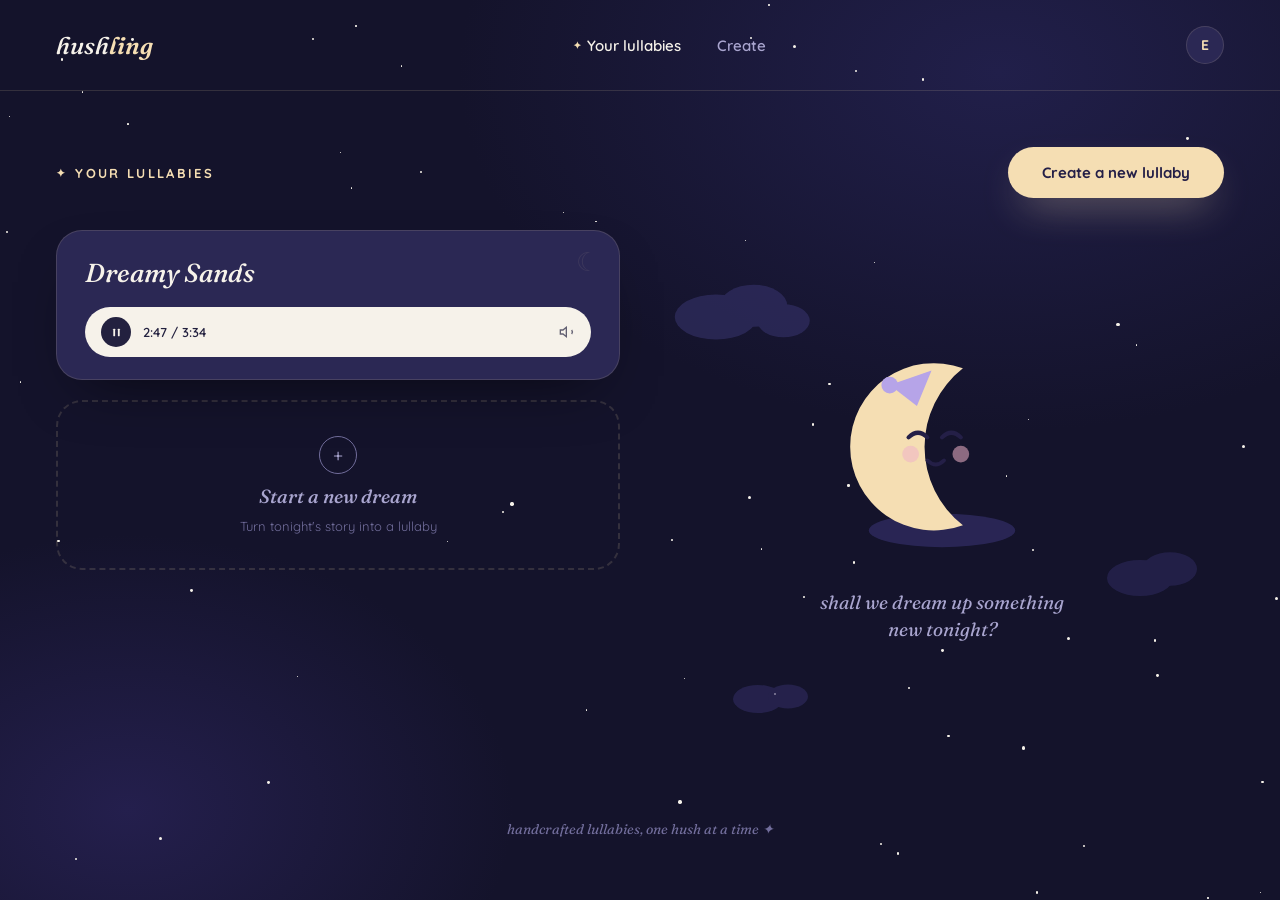
==== landing/lallababy-redesign-v2.html @ a027609a "rename" ====
<!DOCTYPE html>
<html lang="en">
<head>
<meta charset="UTF-8">
<title>lallababy — your lullabies</title>
<link rel="preconnect" href="https://fonts.googleapis.com">
<link href="https://fonts.googleapis.com/css2?family=Fraunces:ital,opsz,wght@0,9..144,400;0,9..144,500;0,9..144,600;1,9..144,400;1,9..144,500;1,9..144,600&family=Quicksand:wght@500;600;700&display=swap" rel="stylesheet">
<style>
  :root{
    --bg:#14132b;
    --bg2:#211f4a;
    --card:#2b2854;
    --card-border:rgba(245,222,179,.14);
    --gold:#f5deb3;
    --gold-strong:#f0cf94;
    --lavender:#b6a4e8;
    --rose:#eeb3c8;
    --text:#f6f2ea;
    --text-dim:#a9a5cf;
    --text-faint:#726e9c;
  }
  *{box-sizing:border-box; margin:0; padding:0;}
  html,body{height:100%;}
  body{
    background: radial-gradient(ellipse 900px 600px at 78% 8%, var(--bg2), transparent 60%),
                radial-gradient(ellipse 700px 500px at 10% 90%, #241f4d, transparent 55%),
                var(--bg);
    color:var(--text);
    font-family:'Quicksand', sans-serif;
    min-height:100vh;
    overflow-x:hidden;
    position:relative;
  }

  .starfield{ position:fixed; inset:0; pointer-events:none; z-index:0; }
  .star{ position:absolute; background:var(--text); border-radius:50%; animation:twinkle ease-in-out infinite; }
  @keyframes twinkle{ 0%,100%{opacity:.15;} 50%{opacity:.9;} }

  nav{
    position:relative; z-index:2;
    display:flex; align-items:center; justify-content:space-between;
    padding:26px 56px;
    border-bottom:1px solid var(--card-border);
  }
  .logo{ font-family:'Fraunces', serif; font-size:24px; font-style:italic; }
  .logo .hush{ color:var(--text); font-weight:500; }
  .logo .ling{ color:var(--gold); font-weight:600; }
  .navlinks{ display:flex; gap:36px; }
  .navlinks a{
    color:var(--text-dim); text-decoration:none; font-weight:600; font-size:15px;
    display:flex; align-items:center; gap:6px;
  }
  .navlinks a.active{ color:var(--text); }
  .navlinks a.active::before{ content:'✦'; color:var(--gold); font-size:10px; }
  .avatar{
    width:38px; height:38px; border-radius:50%;
    background:var(--card); border:1px solid var(--card-border);
    display:flex; align-items:center; justify-content:center;
    font-weight:700; color:var(--gold); font-size:14px;
  }

  main{
    position:relative; z-index:2;
    display:grid; grid-template-columns: 1fr 1fr;
    gap:40px;
    padding:32px 56px 40px;
    align-items:start;
    max-width:1400px; margin:0 auto;
  }

  .section-label{
    font-size:13px; font-weight:700; letter-spacing:.18em;
    color:var(--gold); text-transform:uppercase;
    display:flex; align-items:center; gap:8px;
    margin-bottom:22px;
  }
  .section-label::before{ content:'✦'; font-size:11px; }

  .cards{ display:flex; flex-direction:column; gap:20px; }

  .card{
    background:var(--card);
    border:1px solid var(--card-border);
    border-radius:26px;
    padding:26px 28px 22px;
    position:relative;
    overflow:hidden;
    box-shadow: 0 24px 60px -28px rgba(0,0,0,.65);
  }
  .card::after{
    content:'☾'; position:absolute; top:14px; right:20px;
    font-size:26px; color:var(--card-border); opacity:.6;
  }
  .card h3{
    font-family:'Fraunces', serif; font-style:italic; font-weight:500;
    font-size:26px; color:var(--text); margin-bottom:18px;
  }

  .player{
    background:var(--text);
    border-radius:999px;
    padding:10px 16px;
    display:flex; align-items:center; gap:12px;
    color:#23213f;
  }
  .playbtn{
    width:30px; height:30px; border-radius:50%; background:#23213f;
    display:flex; align-items:center; justify-content:center; flex-shrink:0;
  }
  .playbtn svg{ width:11px; height:11px; }
  .time{ font-size:13px; font-weight:600; white-space:nowrap; }
  .bars{ display:flex; align-items:center; gap:2px; flex:1; height:20px; }
  .bars span{
    width:3px; background:#23213f; opacity:.35; border-radius:2px;
    animation:bar-pulse 1.1s ease-in-out infinite;
  }
  @keyframes bar-pulse{ 0%,100%{height:5px;} 50%{height:16px;} }
  .icon-sm{ width:16px; height:16px; opacity:.7; flex-shrink:0; }

  .ghost-card{
    border:2px dashed var(--card-border);
    border-radius:26px;
    padding:34px 28px;
    display:flex; flex-direction:column; align-items:center; justify-content:center;
    gap:10px; text-align:center;
    cursor:pointer;
    transition:.25s ease;
  }
  .ghost-card:hover{
    border-color:var(--gold);
    background:rgba(245,222,179,.04);
    transform:translateY(-2px);
  }
  .ghost-plus{
    width:38px; height:38px; border-radius:50%;
    border:1.5px solid var(--text-faint);
    display:flex; align-items:center; justify-content:center;
    font-size:18px; color:var(--text-dim);
  }
  .ghost-card:hover .ghost-plus{ border-color:var(--gold); color:var(--gold); }
  .ghost-card h4{
    font-family:'Fraunces', serif; font-style:italic; font-weight:500;
    font-size:19px; color:var(--text-dim);
  }
  .ghost-card p{ font-size:13px; color:var(--text-faint); }

  /* ---- hero / mascot side ---- */
  .hero{
    position:relative;
    min-height:520px;
    display:flex; flex-direction:column; align-items:center; justify-content:center;
    text-align:center;
    gap:18px;
  }

  .cloud{ position:absolute; opacity:.55; filter:blur(.3px); animation:drift ease-in-out infinite alternate; }
  .cloud.c1{ top:8%; left:2%; width:150px; animation-duration:9s; }
  .cloud.c2{ top:60%; right:0%; width:120px; animation-duration:11s; animation-delay:1s; }
  .cloud.c3{ bottom:6%; left:12%; width:100px; animation-duration:8s; animation-delay:.5s; }
  @keyframes drift{ from{ transform:translateX(0);} to{ transform:translateX(26px);} }

  .moon-wrap{ position:relative; width:230px; animation:float 5s ease-in-out infinite; }
  @keyframes float{ 0%,100%{ transform:translateY(0);} 50%{ transform:translateY(-14px);} }

  .topbar{
    position:relative; z-index:2;
    display:flex; align-items:center; justify-content:space-between;
    max-width:1400px; margin:0 auto;
    padding:56px 56px 0;
  }
  .topbar .section-label{ margin-bottom:0; }

  .speech{
    font-family:'Fraunces', serif; font-style:italic; font-size:19px;
    color:var(--text-dim); max-width:280px; line-height:1.4;
  }

  .cta{
    background:var(--gold); color:#241f47;
    border:none; border-radius:999px; padding:16px 34px;
    font-family:'Quicksand', sans-serif; font-weight:700; font-size:15px;
    cursor:pointer; box-shadow:0 18px 40px -14px rgba(245,222,179,.45);
    transition:.2s ease;
  }
  .cta:hover{ background:var(--gold-strong); transform:translateY(-2px) scale(1.02); }

  footer{
    position:relative; z-index:2;
    text-align:center; padding:30px 0 46px;
    font-family:'Fraunces', serif; font-style:italic; font-size:14px;
    color:var(--text-faint);
  }

  @media (max-width: 880px){
    main{ grid-template-columns:1fr; padding:28px 24px 40px; }
    nav{ padding:20px 24px; }
    .topbar{ padding:36px 24px 0; flex-direction:column; align-items:flex-start; gap:18px; }
    .hero{ min-height:380px; }
  }
</style>
</head>
<body>

<div class="starfield" id="starfield"></div>

<nav>
  <div class="logo"><span class="hush">hush</span><span class="ling">ling</span></div>
  <div class="navlinks">
    <a href="#" class="active">Your lullabies</a>
    <a href="#">Create</a>
  </div>
  <div class="avatar">E</div>
</nav>

<div class="topbar">
  <div class="section-label">Your lullabies</div>
  <button class="cta">Create a new lullaby</button>
</div>

<main>
  <div>
    <div class="cards">
      <div class="card">
        <h3>Dreamy Sands</h3>
        <div class="player">
          <div class="playbtn">
            <svg viewBox="0 0 24 24" fill="#f6f2ea"><rect x="5" y="4" width="4" height="16" rx="1"/><rect x="15" y="4" width="4" height="16" rx="1"/></svg>
          </div>
          <span class="time">2:47 / 3:34</span>
          <div class="bars">
            <span style="animation-delay:0s"></span><span style="animation-delay:.1s"></span>
            <span style="animation-delay:.2s"></span><span style="animation-delay:.3s"></span>
            <span style="animation-delay:.15s"></span><span style="animation-delay:.25s"></span>
            <span style="animation-delay:.05s"></span><span style="animation-delay:.35s"></span>
          </div>
          <svg class="icon-sm" viewBox="0 0 24 24" fill="none" stroke="#23213f" stroke-width="2"><path d="M11 5 6 9H2v6h4l5 4V5Z"/><path d="M19 9a5 5 0 0 1 0 6"/></svg>
        </div>
      </div>

      <div class="ghost-card">
        <div class="ghost-plus">+</div>
        <h4>Start a new dream</h4>
        <p>Turn tonight's story into a lullaby</p>
      </div>
    </div>
  </div>

  <div class="hero">
    <svg class="cloud c1" viewBox="0 0 200 100"><ellipse cx="60" cy="60" rx="55" ry="30" fill="#3a3670"/><ellipse cx="110" cy="45" rx="45" ry="28" fill="#3a3670"/><ellipse cx="150" cy="65" rx="35" ry="22" fill="#3a3670"/></svg>
    <svg class="cloud c2" viewBox="0 0 200 100"><ellipse cx="60" cy="60" rx="55" ry="30" fill="#2f2b60"/><ellipse cx="110" cy="45" rx="45" ry="28" fill="#2f2b60"/></svg>
    <svg class="cloud c3" viewBox="0 0 200 100"><ellipse cx="60" cy="60" rx="50" ry="28" fill="#332f66"/><ellipse cx="120" cy="55" rx="40" ry="24" fill="#332f66"/></svg>

    <div class="moon-wrap">
      <svg viewBox="0 0 220 220" width="100%">
        <ellipse cx="110" cy="185" rx="70" ry="16" fill="#2f2b60" opacity=".8"/>
        <path d="M130 30
                 a80 80 0 1 0 0 150
                 a95 95 0 0 1 0 -150 Z"
              fill="#f5deb3"/>
        <path d="M78 96
                 q9 -9 18 0" stroke="#241f47" stroke-width="4" fill="none" stroke-linecap="round"/>
        <path d="M110 96
                 q9 -9 18 0" stroke="#241f47" stroke-width="4" fill="none" stroke-linecap="round"/>
        <circle cx="80" cy="112" r="8" fill="#eeb3c8" opacity=".55"/>
        <circle cx="128" cy="112" r="8" fill="#eeb3c8" opacity=".55"/>
        <path d="M96 118 q8 8 16 0" stroke="#241f47" stroke-width="3.5" fill="none" stroke-linecap="round"/>
        <path d="M60 46 L100 32 L86 66 Z" fill="#b6a4e8"/>
        <circle cx="60" cy="46" r="8" fill="#b6a4e8"/>
      </svg>
    </div>

    <p class="speech">shall we dream up something new tonight?</p>
  </div>
</main>

<footer>handcrafted lullabies, one hush at a time ✦</footer>

<script>
  const field = document.getElementById('starfield');
  const n = 70;
  for(let i=0;i<n;i++){
    const s = document.createElement('div');
    s.className = 'star';
    const size = Math.random()*2.4 + 1;
    s.style.width = size+'px';
    s.style.height = size+'px';
    s.style.top = Math.random()*100+'%';
    s.style.left = Math.random()*100+'%';
    s.style.animationDuration = (Math.random()*3 + 2)+'s';
    s.style.animationDelay = (Math.random()*4)+'s';
    field.appendChild(s);
  }
</script>

</body>
</html>
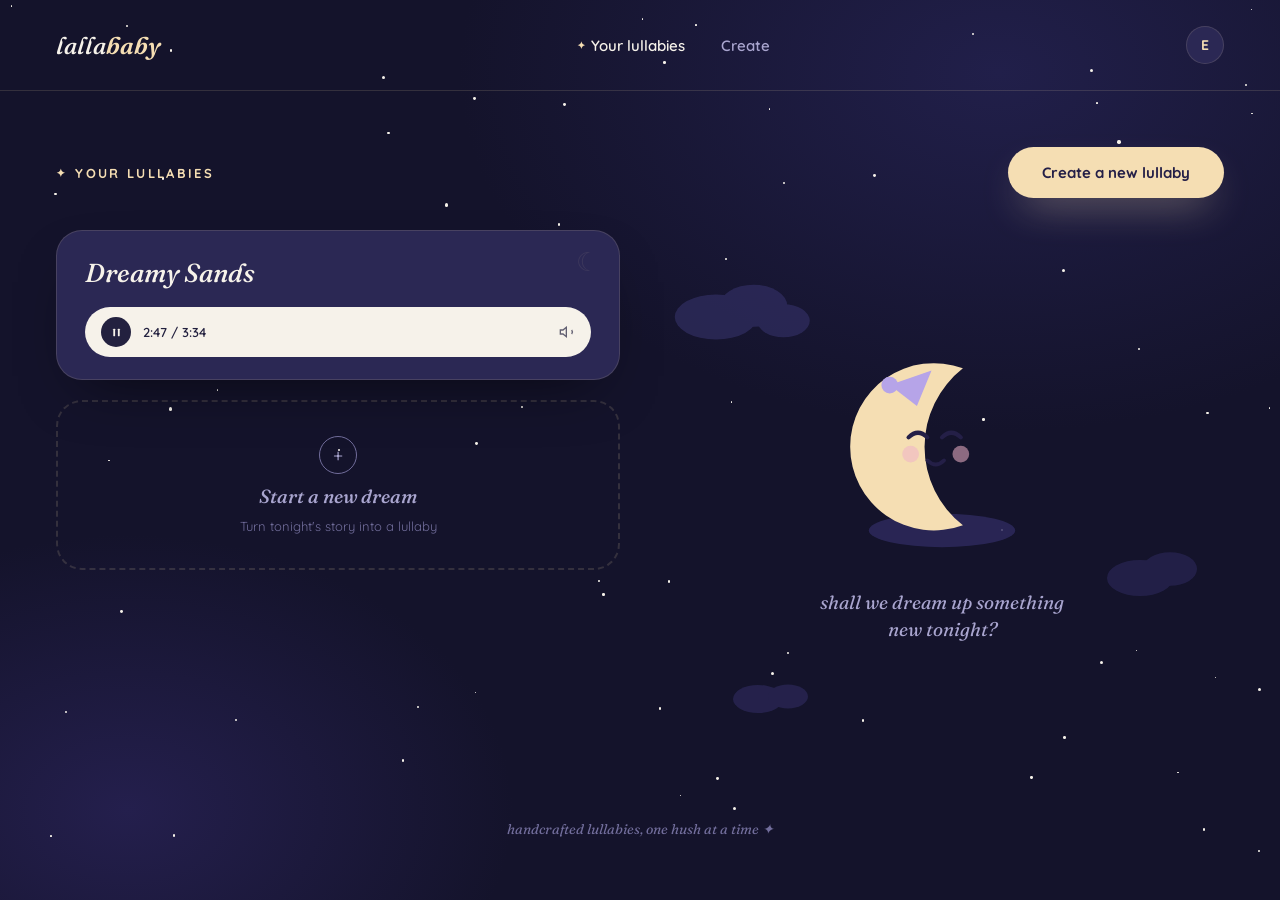
==== commit f0a2c4d1: "Hushling replacement" ====
--- a/landing/lallababy-redesign-v2.html
+++ b/landing/lallababy-redesign-v2.html
@@ -204,7 +204,7 @@
 <div class="starfield" id="starfield"></div>
 
 <nav>
-  <div class="logo"><span class="hush">hush</span><span class="ling">ling</span></div>
+  <div class="logo"><span class="hush">lalla</span><span class="ling">baby</span></div>
   <div class="navlinks">
     <a href="#" class="active">Your lullabies</a>
     <a href="#">Create</a>
